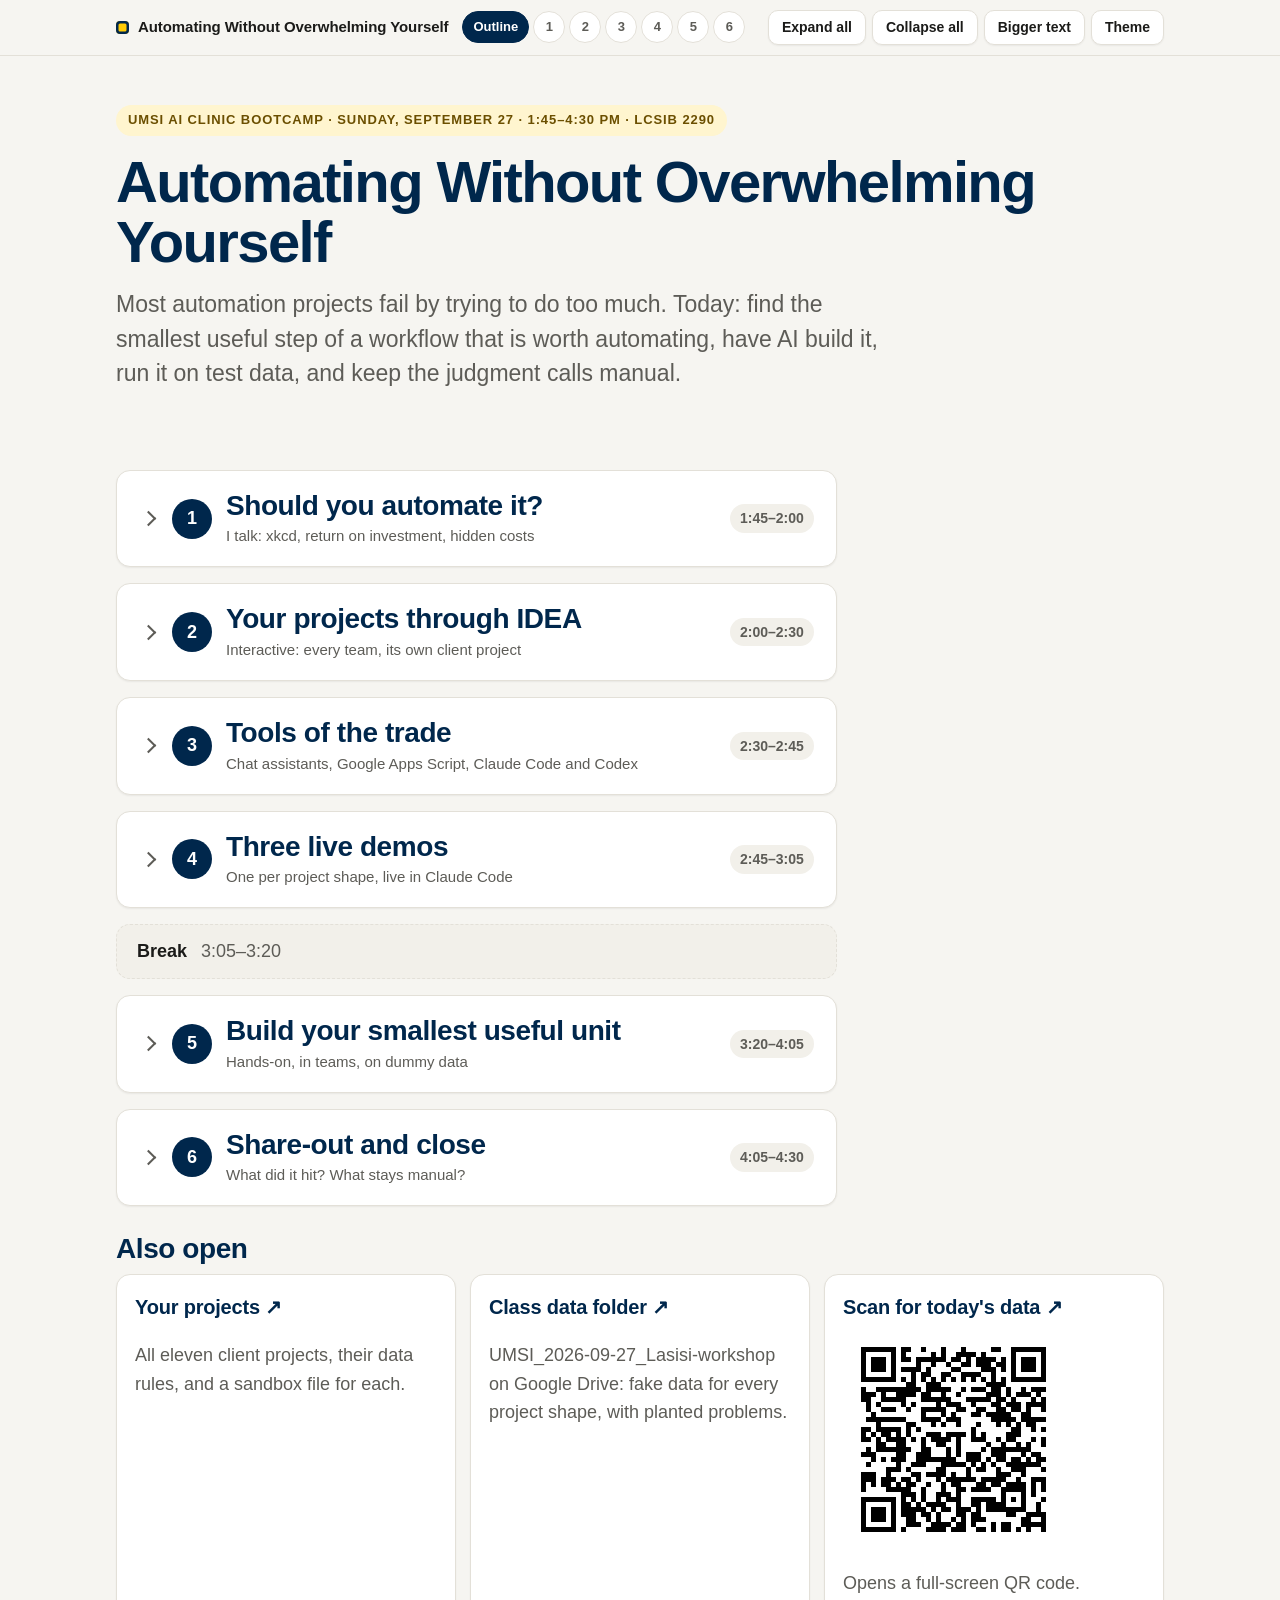
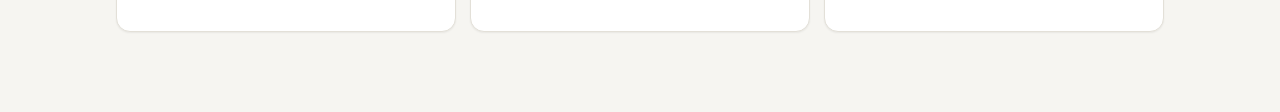
==== site/index.html @ f0f8e13a "Workshop site: Automating Without Overwhelming Yourself Co-Authored-By: Claude Opus 5.5 <noreply@ant" ====
<!doctype html>
<html lang="en">
<head>
<meta charset="utf-8">
<meta name="viewport" content="width=device-width, initial-scale=1">
<title>Workshop Outline</title>
<link rel="stylesheet" href="assets/shared.css">
<script src="assets/shared.js"></script>
<style>
.now-line{margin:14px 0 0;font-weight:700;color:var(--maize-ink);min-height:1.5em}
.agenda{list-style:none;margin:18px 0 0;padding:0}
.agenda>li{margin:0}
details.section>summary .num{flex:none;width:40px;height:40px;border-radius:50%;background:var(--accent);color:var(--accent-ink);display:grid;place-items:center;font-weight:700;font-size:18px}
details.section>summary .ttl{display:flex;flex-direction:column;gap:2px;min-width:0}
details.section>summary .ttl small{font-size:15px;color:var(--muted);font-weight:400}
details.section.is-now{border-color:var(--maize);box-shadow:0 0 0 3px var(--maize-bg)}
details.section.is-past{opacity:.6}
.section-body ul{margin:4px 0 14px;padding-left:22px}
.section-body li{margin:4px 0}
.open-row{display:flex;flex-wrap:wrap;gap:8px;align-items:center}
.break-row{display:flex;align-items:center;gap:14px;padding:12px 20px;margin:14px 0;border:1px dashed var(--line);border-radius:var(--radius);color:var(--muted);background:var(--surface-2)}
.break-row strong{color:var(--ink)}
.also{margin-top:26px}
.also .grid{margin-top:8px}
</style>
</head>
<body>
<header class="topbar"><div class="page">
  <a class="brand" href="index.html">Automating Without Overwhelming Yourself</a>
  <nav class="section-nav" aria-label="Workshop sections">
    <a href="index.html" aria-current="page">Outline</a><a href="01-should-you-automate.html" target="_blank" rel="noopener">1</a><a href="02-idea-your-projects.html" target="_blank" rel="noopener">2</a><a href="03-tools-of-the-trade.html" target="_blank" rel="noopener">3</a><a href="04-live-demos.html" target="_blank" rel="noopener">4</a><a href="05-hands-on.html" target="_blank" rel="noopener">5</a><a href="06-share-and-close.html" target="_blank" rel="noopener">6</a>
  </nav>
  <div class="tools">
    <button type="button" data-expand-all>Expand all</button>
    <button type="button" data-collapse-all>Collapse all</button>
    <button type="button" data-present-toggle aria-label="Bigger text for the projector">Bigger text</button>
    <button type="button" data-theme-toggle aria-label="Switch light or dark">Theme</button>
  </div>
</div></header>
<main class="page">
  <section class="hero">
    <div class="kicker">UMSI AI Clinic Bootcamp · Sunday, September 27 · 1:45–4:30 pm · LCSIB 2290</div>
    <h1>Automating Without Overwhelming Yourself</h1>
    <p class="lede">Most automation projects fail by trying to do too much. Today: find the smallest useful step of a workflow that is worth automating, have AI build it, run it on test data, and keep the judgment calls manual.</p>
    <p class="now-line" id="now" aria-live="polite"></p>
  </section>

  <ol class="agenda">
    <li><details class="section" data-start="1:45" data-end="2:00" data-title="Should you automate it?">
      <summary><span class="num">1</span><span class="ttl"><h2>Should you automate it?</h2><small>I talk: xkcd, return on investment, hidden costs</small></span><span class="meta">1:45–2:00</span></summary>
      <div class="section-body">
        <ul>
          <li>“Is It Worth the Time?” The original xkcd, and the math behind it</li>
          <li>Try it with a task of your own</li>
          <li>Return on investment, and the hidden costs: maintenance and over-engineering</li>
          <li>The value of manual processes</li>
          <li>Solving the wrong problem</li>
          <li>Today's thesis: the smallest useful unit</li>
        </ul>
        <div class="open-row"><a class="btn btn-primary btn-lg" href="01-should-you-automate.html" target="_blank" rel="noopener">Open section 1 ↗</a><span class="muted">opens in a new tab</span></div>
      </div>
    </details></li>

    <li><details class="section" data-start="2:00" data-end="2:30" data-title="Your projects through IDEA">
      <summary><span class="num">2</span><span class="ttl"><h2>Your projects through IDEA</h2><small>Interactive: every team, its own client project</small></span><span class="meta">2:00–2:30</span></summary>
      <div class="section-body">
        <ul>
          <li>Your eleven projects come in three shapes: intake → triage, pile → catalog, many sheets → one table</li>
          <li>The IDEA framework: Identify, Document, Experiment, Adjust</li>
          <li>Walk your project through IDEA, one step at a time</li>
          <li>Leave with your smallest useful unit named in one sentence</li>
        </ul>
        <div class="open-row"><a class="btn btn-primary btn-lg" href="02-idea-your-projects.html" target="_blank" rel="noopener">Open section 2 ↗</a><a class="btn" href="projects.html" target="_blank" rel="noopener">All eleven projects ↗</a></div>
      </div>
    </details></li>

    <li><details class="section" data-start="2:30" data-end="2:45" data-title="Tools of the trade">
      <summary><span class="num">3</span><span class="ttl"><h2>Tools of the trade</h2><small>Chat assistants, Google Apps Script, Claude Code and Codex</small></span><span class="meta">2:30–2:45</span></summary>
      <div class="section-body">
        <ul>
          <li>Match the tool to the task</li>
          <li>What your agent can touch: read, draft, send, delete</li>
          <li>It asks before it acts, and it follows house rules you write down</li>
          <li>What leaves your laptop, and why today is all dummy data</li>
          <li>Which tool fits your project?</li>
        </ul>
        <div class="open-row"><a class="btn btn-primary btn-lg" href="03-tools-of-the-trade.html" target="_blank" rel="noopener">Open section 3 ↗</a></div>
      </div>
    </details></li>

    <li><details class="section" data-start="2:45" data-end="3:05" data-title="Three live demos">
      <summary><span class="num">4</span><span class="ttl"><h2>Three live demos</h2><small>One per project shape, live in Claude Code</small></span><span class="meta">2:45–3:05</span></summary>
      <div class="section-body">
        <ul>
          <li>Intake → triage: every application gets a status</li>
          <li>Pile → catalog: versions, duplicates and personal information flagged</li>
          <li>Many sheets → one table: a join, not AI</li>
        </ul>
        <div class="open-row"><a class="btn btn-primary btn-lg" href="04-live-demos.html" target="_blank" rel="noopener">Open section 4 ↗</a></div>
      </div>
    </details></li>

    <li class="break-row" data-start="3:05" data-end="3:20"><strong>Break</strong><span>3:05–3:20</span></li>

    <li><details class="section" data-start="3:20" data-end="4:05" data-title="Build your smallest useful unit">
      <summary><span class="num">5</span><span class="ttl"><h2>Build your smallest useful unit</h2><small>Hands-on, in teams, on dummy data</small></span><span class="meta">3:20–4:05</span></summary>
      <div class="section-body">
        <ul>
          <li>Pick the sandbox file that looks like your client's work</li>
          <li>Build the form, fill it with dummies</li>
          <li>Have AI write the script. Read its explanation. Then run it.</li>
          <li>When it hits a planted problem: a rule, or manual review?</li>
        </ul>
        <div class="open-row"><a class="btn btn-primary btn-lg" href="05-hands-on.html" target="_blank" rel="noopener">Open section 5 ↗</a></div>
      </div>
    </details></li>

    <li><details class="section" data-start="4:05" data-end="4:30" data-title="Share-out and close">
      <summary><span class="num">6</span><span class="ttl"><h2>Share-out and close</h2><small>What did it hit? What stays manual?</small></span><span class="meta">4:05–4:30</span></summary>
      <div class="section-body">
        <ul>
          <li>Three or four teams: what did you automate, what did it hit, what stays manual?</li>
          <li>Keep it alive, and make it findable</li>
          <li>Before you automate the answer, check it's the right problem</li>
          <li>4:30: Charles Kemp, “Discovering the Problem Behind the Problem”</li>
        </ul>
        <div class="open-row"><a class="btn btn-primary btn-lg" href="06-share-and-close.html" target="_blank" rel="noopener">Open section 6 ↗</a></div>
      </div>
    </details></li>
  </ol>

  <section class="also">
    <h2>Also open</h2>
    <div class="grid">
      <a class="card" href="projects.html" target="_blank" rel="noopener"><h3>Your projects ↗</h3><p class="muted">All eleven client projects, their data rules, and a sandbox file for each.</p></a>
      <a class="card" href="https://drive.google.com/drive/folders/1YOv6oia4dKvwDzNuGzLgGpVrD6Jz7lCF?usp=sharing" target="_blank" rel="noopener"><h3>Class data folder ↗</h3><p class="muted">UMSI_2026-09-27_Lasisi-workshop on Google Drive: fake data for every project shape, with planted problems.</p></a>
    
      <a class="card" href="qr.html" target="_blank" rel="noopener"><h3>Scan for today's data ↗</h3><span class="qr-mini" style="display:inline-block;background:#fff;border-radius:12px;padding:8px;line-height:0" role="img" aria-label="QR code for the class data folder"><svg width="205" height="205" class="segno"><g transform="scale(5)"><path fill="#fff" d="M0 0h41v41h-41z"/><path class="qrline" stroke="#000" d="M2 2.5h7m1 0h2m2 0h1m3 0h1m3 0h1m5 0h2m2 0h7m-37 1h1m5 0h1m1 0h1m5 0h1m1 0h1m2 0h4m1 0h1m5 0h1m5 0h1m-37 1h1m1 0h3m1 0h1m1 0h2m1 0h6m1 0h2m1 0h1m1 0h4m1 0h1m1 0h1m1 0h3m1 0h1m-37 1h1m1 0h3m1 0h1m4 0h1m2 0h1m2 0h1m2 0h2m1 0h3m1 0h2m1 0h1m1 0h3m1 0h1m-37 1h1m1 0h3m1 0h1m1 0h4m1 0h1m4 0h2m4 0h3m1 0h1m1 0h1m1 0h3m1 0h1m-37 1h1m5 0h1m3 0h1m1 0h2m2 0h2m2 0h4m2 0h1m3 0h1m5 0h1m-37 1h7m1 0h1m1 0h1m1 0h1m1 0h1m1 0h1m1 0h1m1 0h1m1 0h1m1 0h1m1 0h1m1 0h1m1 0h7m-28 1h2m2 0h3m9 0h4m-29 1h1m2 0h9m1 0h5m2 0h1m1 0h3m1 0h2m1 0h1m2 0h1m1 0h3m-37 1h3m1 0h1m2 0h4m1 0h2m2 0h1m2 0h1m5 0h3m1 0h1m1 0h3m1 0h1m-36 1h2m2 0h5m3 0h6m3 0h5m1 0h2m1 0h1m3 0h1m1 0h1m-36 1h1m1 0h1m4 0h1m1 0h1m4 0h1m1 0h3m2 0h1m3 0h2m1 0h3m1 0h4m-36 1h1m2 0h3m2 0h1m2 0h5m2 0h2m2 0h2m2 0h2m1 0h2m1 0h1m2 0h1m-35 1h1m9 0h1m3 0h1m1 0h1m3 0h2m1 0h5m2 0h2m-33 1h8m3 0h4m1 0h3m6 0h5m1 0h5m-34 1h1m5 0h2m3 0h1m1 0h1m2 0h1m3 0h1m3 0h1m1 0h1m1 0h1m1 0h2m-35 1h2m1 0h5m1 0h1m1 0h1m10 0h1m7 0h2m2 0h1m1 0h1m-37 1h1m1 0h1m1 0h2m1 0h1m1 0h1m3 0h3m1 0h4m1 0h1m1 0h1m4 0h3m-32 1h2m1 0h1m1 0h4m1 0h1m1 0h1m1 0h4m1 0h1m2 0h3m2 0h1m1 0h2m3 0h1m1 0h1m-34 1h2m2 0h2m3 0h1m2 0h2m2 0h1m5 0h1m2 0h1m2 0h1m1 0h1m2 0h1m-36 1h1m1 0h7m2 0h2m3 0h1m1 0h1m4 0h1m1 0h8m-34 1h3m4 0h2m2 0h3m3 0h1m1 0h1m1 0h3m2 0h3m3 0h1m1 0h2m-34 1h1m1 0h1m1 0h3m2 0h8m2 0h3m1 0h1m1 0h2m1 0h2m1 0h1m1 0h2m-36 1h1m5 0h1m2 0h3m3 0h5m1 0h1m1 0h1m1 0h1m2 0h7m-31 1h3m1 0h1m5 0h2m4 0h1m1 0h2m2 0h1m2 0h3m3 0h1m-37 1h3m2 0h1m4 0h2m1 0h4m1 0h1m2 0h1m5 0h3m2 0h1m-33 1h3m1 0h3m1 0h2m1 0h1m3 0h1m1 0h6m1 0h5m2 0h1m2 0h3m-37 1h1m1 0h1m1 0h2m1 0h1m1 0h2m2 0h1m2 0h1m1 0h2m3 0h2m1 0h2m1 0h4m1 0h1m1 0h1m-37 1h1m4 0h5m2 0h1m3 0h1m2 0h2m1 0h4m2 0h5m1 0h1m1 0h1m-29 1h3m1 0h1m2 0h3m1 0h1m8 0h1m3 0h1m1 0h1m-35 1h7m1 0h1m1 0h1m1 0h1m2 0h1m1 0h3m2 0h5m1 0h1m1 0h1m1 0h1m3 0h1m-37 1h1m5 0h1m1 0h2m1 0h1m1 0h4m2 0h1m2 0h2m1 0h4m3 0h1m2 0h1m-36 1h1m1 0h3m1 0h1m1 0h5m1 0h1m1 0h2m1 0h3m1 0h1m1 0h8m2 0h1m-36 1h1m1 0h3m1 0h1m1 0h3m1 0h2m1 0h1m3 0h2m1 0h2m5 0h2m2 0h4m-37 1h1m1 0h3m1 0h1m2 0h2m2 0h1m1 0h1m2 0h1m1 0h1m1 0h3m7 0h2m2 0h1m-37 1h1m5 0h1m2 0h3m2 0h4m1 0h2m1 0h1m3 0h1m1 0h2m2 0h5m-37 1h7m1 0h1m4 0h4m1 0h3m2 0h2m1 0h1m1 0h2m1 0h1m1 0h1m2 0h1"/></g></svg></span><p class="muted">Opens a full-screen QR code.</p></a>
    </div>
  </section>
</main>
<script>
(function(){
  var items=[].slice.call(document.querySelectorAll('[data-start]')),nowEl=document.getElementById('now');
  function toMin(s){var p=s.split(':'),h=+p[0],m=+p[1];if(h<12)h+=12;return h*60+m;}
  function fmt(m){var h=Math.floor(m/60),r=m%60;return (h?h+' h ':'')+r+' min';}
  function tick(){
    var d=new Date(),t=d.getHours()*60+d.getMinutes();
    var day=d.getFullYear()===2026&&d.getMonth()===8&&d.getDate()===27;
    items.forEach(function(el){el.classList.remove('is-now','is-past');});
    if(!day){nowEl.textContent='';return;}
    var first=toMin(items[0].dataset.start),last=toMin(items[items.length-1].dataset.end);
    if(t<first){nowEl.textContent='We start in '+fmt(first-t)+'.';return;}
    if(t>=last){nowEl.textContent='Thanks, everyone. Next up: Charles Kemp.';items.forEach(function(el){el.classList.add('is-past');});return;}
    items.forEach(function(el){var s=toMin(el.dataset.start),e=toMin(el.dataset.end);
      if(t>=e)el.classList.add('is-past');
      else if(t>=s){el.classList.add('is-now');nowEl.textContent='Now: '+(el.dataset.title||'Break')+', until '+el.dataset.end+'.';}});
  }
  tick();setInterval(tick,30000);
})();
</script>
</body>
</html>
---- site/assets/shared.css ----
/* Automating Without Overwhelming Yourself: shared styles (v2). Pages reuse these tokens; never hard-code colors. */
:root{
  --bg:#f6f5f1;--surface:#ffffff;--surface-2:#f2f0ea;--ink:#1b1b19;--muted:#5d5c57;--line:#e3e0d8;
  --heading:#00274c;--accent:#00274c;--accent-ink:#ffffff;--link:#0b5cad;
  --maize:#ffcb05;--maize-ink:#6b4f00;--maize-bg:#fff5cf;
  --ok:#1f6f43;--ok-bg:#e6f4ec;--warn:#8a5a00;--warn-bg:#fdf3dc;--danger:#a4262c;--danger-bg:#fbeaea;
  --shape1:#2f6f5e;--shape2:#7a4b9c;--shape3:#b3541e;--focus:#2b6cb0;
  --shadow-sm:0 1px 2px rgba(25,25,20,.06);--shadow:0 1px 2px rgba(25,25,20,.05),0 10px 28px rgba(25,25,20,.07);
  --radius:14px;color-scheme:light;
}
@media (prefers-color-scheme:dark){:root:not([data-theme="light"]){
  --bg:#131312;--surface:#1c1c1a;--surface-2:#252523;--ink:#ecebe6;--muted:#a9a79f;--line:#33322e;
  --heading:#f3f1ea;--accent:#9cc3ff;--accent-ink:#0d1b2a;--link:#9cc3ff;
  --maize:#ffcb05;--maize-ink:#ffd84d;--maize-bg:#3a3214;
  --ok:#7fd6a4;--ok-bg:#1b3326;--warn:#ffd27a;--warn-bg:#3a2f14;--danger:#ff8a8f;--danger-bg:#3a1f20;
  --shape1:#6fc2a8;--shape2:#c39be0;--shape3:#f0a070;--focus:#9cc3ff;
  --shadow-sm:0 1px 2px rgba(0,0,0,.45);--shadow:0 1px 2px rgba(0,0,0,.4),0 10px 28px rgba(0,0,0,.35);color-scheme:dark;}}
:root[data-theme="dark"]{
  --bg:#131312;--surface:#1c1c1a;--surface-2:#252523;--ink:#ecebe6;--muted:#a9a79f;--line:#33322e;
  --heading:#f3f1ea;--accent:#9cc3ff;--accent-ink:#0d1b2a;--link:#9cc3ff;
  --maize:#ffcb05;--maize-ink:#ffd84d;--maize-bg:#3a3214;
  --ok:#7fd6a4;--ok-bg:#1b3326;--warn:#ffd27a;--warn-bg:#3a2f14;--danger:#ff8a8f;--danger-bg:#3a1f20;
  --shape1:#6fc2a8;--shape2:#c39be0;--shape3:#f0a070;--focus:#9cc3ff;
  --shadow-sm:0 1px 2px rgba(0,0,0,.45);--shadow:0 1px 2px rgba(0,0,0,.4),0 10px 28px rgba(0,0,0,.35);color-scheme:dark;}
*{box-sizing:border-box}
html{-webkit-text-size-adjust:100%;scroll-behavior:smooth}
body{margin:0;background:var(--bg);color:var(--ink);font:18px/1.6 -apple-system,BlinkMacSystemFont,"SF Pro Text","Segoe UI",Inter,Helvetica,Arial,sans-serif;-webkit-font-smoothing:antialiased}
:root.present body{font-size:21px}
:root.present .prompt pre{font-size:17px}
::selection{background:var(--maize-bg)}
a{color:var(--link);text-underline-offset:3px}
a:focus-visible,button:focus-visible,summary:focus-visible,input:focus-visible,select:focus-visible,textarea:focus-visible{outline:3px solid var(--focus);outline-offset:2px;border-radius:6px}
img{max-width:100%;height:auto}
.page{max-width:1080px;margin:0 auto;padding:0 16px 80px}
/* top bar */
.topbar{position:sticky;top:0;z-index:20;background:var(--bg);border-bottom:1px solid var(--line)}
@supports (background:color-mix(in srgb,red,blue)){.topbar{background:color-mix(in srgb,var(--bg) 86%,transparent);-webkit-backdrop-filter:saturate(1.3) blur(10px);backdrop-filter:saturate(1.3) blur(10px)}}
.topbar .page{display:flex;flex-wrap:wrap;align-items:center;gap:8px 14px;padding-top:10px;padding-bottom:10px}
.brand{display:inline-flex;align-items:center;gap:9px;font-weight:750;font-size:15px;color:var(--ink);text-decoration:none;letter-spacing:-.005em}
.brand::before{content:"";width:13px;height:13px;border-radius:4px;background:var(--maize);box-shadow:inset 0 0 0 2.5px var(--accent);flex:none}
.crumb{font-size:14px;color:var(--muted)}
.section-nav{display:flex;gap:4px;flex-wrap:wrap}
.section-nav a{min-width:32px;height:32px;padding:0 10px;border-radius:999px;display:inline-grid;place-items:center;font-size:13px;font-weight:650;text-decoration:none;color:var(--muted);border:1px solid var(--line);background:var(--surface)}
.section-nav a:hover{border-color:var(--accent);color:var(--ink)}
.section-nav a[aria-current="page"]{background:var(--accent);color:var(--accent-ink);border-color:var(--accent)}
.tools{margin-left:auto;display:flex;gap:6px;flex-wrap:wrap}
/* buttons */
button,.btn{font:inherit;font-size:14px;font-weight:600;line-height:1.2;cursor:pointer;border:1px solid var(--line);background:var(--surface);color:var(--ink);padding:8px 13px;border-radius:10px;text-decoration:none;display:inline-flex;align-items:center;gap:6px;box-shadow:var(--shadow-sm);transition:border-color .12s,transform .12s,box-shadow .12s}
button:hover,.btn:hover{border-color:var(--accent)}
button:active,.btn:active{transform:translateY(1px)}
button[disabled]{opacity:.5;cursor:not-allowed}
.btn-primary{background:var(--accent);color:var(--accent-ink);border-color:var(--accent)}
.btn-primary:hover{box-shadow:var(--shadow)}
.btn-lg{font-size:17px;padding:11px 18px;border-radius:12px}
/* hero */
.hero{padding:48px 0 20px}
.kicker{display:inline-flex;align-items:center;gap:8px;font-size:13px;font-weight:750;letter-spacing:.07em;text-transform:uppercase;color:var(--maize-ink);background:var(--maize-bg);padding:5px 12px;border-radius:999px}
h1{font-size:clamp(34px,5.2vw,58px);line-height:1.05;margin:16px 0 14px;letter-spacing:-.028em;color:var(--heading);font-weight:800}
.lede{font-size:clamp(19px,2.3vw,23px);line-height:1.5;color:var(--muted);margin:0;max-width:60ch}
h2{font-size:clamp(21px,2.6vw,28px);line-height:1.2;margin:0;letter-spacing:-.015em;color:var(--heading)}
h3{font-size:20px;margin:20px 0 6px;letter-spacing:-.01em;color:var(--heading)}
p,li{max-width:72ch}
li{margin:5px 0}
/* sections as toggles */
details.section{background:var(--surface);border:1px solid var(--line);border-radius:var(--radius);margin:16px 0;box-shadow:var(--shadow-sm);transition:box-shadow .15s,border-color .15s}
details.section:hover,details.section[open]{box-shadow:var(--shadow)}
details.section>summary{list-style:none;cursor:pointer;display:flex;align-items:center;gap:14px;padding:18px 22px;border-radius:var(--radius)}
details.section>summary::-webkit-details-marker{display:none}
details.section>summary::before{content:"";width:9px;height:9px;border-right:2.5px solid var(--muted);border-bottom:2.5px solid var(--muted);transform:rotate(-45deg);transition:transform .15s;flex:none;margin:0 4px}
details.section[open]>summary::before{transform:rotate(45deg)}
details.section[open]>summary{border-bottom:1px solid var(--line);border-radius:var(--radius) var(--radius) 0 0}
details.section>summary:hover{background:var(--surface-2)}
details.section>summary .meta{margin-left:auto;font-size:14px;font-weight:600;color:var(--muted);white-space:nowrap;background:var(--surface-2);padding:3px 10px;border-radius:999px}
.section-body{padding:20px 26px 26px 52px}
@media (max-width:640px){.section-body{padding:16px 16px 20px}details.section>summary{padding:14px 16px}}
details.notes{margin-top:22px;border-top:1px dashed var(--line);padding-top:10px;font-size:15px;color:var(--muted)}
details.notes>summary{cursor:pointer;font-weight:650}
details.reveal{border:1px dashed var(--line);border-radius:12px;padding:10px 16px;margin:14px 0;background:var(--surface-2)}
details.reveal>summary{cursor:pointer;font-weight:650}
details.reveal[open]{border-style:solid}
/* layout blocks */
.grid{display:grid;grid-template-columns:repeat(auto-fit,minmax(260px,1fr));gap:14px}
.card{background:var(--surface);border:1px solid var(--line);border-radius:var(--radius);padding:16px 18px;box-shadow:var(--shadow-sm)}
.card h3{margin-top:0}
a.card{display:block;color:inherit;text-decoration:none;transition:transform .12s,box-shadow .12s,border-color .12s}
a.card:hover{transform:translateY(-2px);box-shadow:var(--shadow);border-color:var(--accent)}
.surface-2{background:var(--surface-2)}
.callout{background:var(--maize-bg);border-left:5px solid var(--maize);border-radius:10px;padding:14px 18px;margin:14px 0}
.callout.ok{background:var(--ok-bg);border-left-color:var(--ok)}
.callout.warn{background:var(--warn-bg);border-left-color:var(--warn)}
.big-quote{font-family:ui-serif,"New York",Georgia,"Times New Roman",serif;font-size:clamp(24px,3.2vw,34px);font-weight:600;line-height:1.25;letter-spacing:-.01em;margin:14px 0;padding-left:18px;border-left:5px solid var(--maize);color:var(--heading)}
.pill{display:inline-block;font-size:13px;font-weight:650;padding:3px 11px;border-radius:999px;background:var(--surface-2);border:1px solid var(--line);color:var(--ink)}
.shape-1{--shape:var(--shape1)}.shape-2{--shape:var(--shape2)}.shape-3{--shape:var(--shape3)}
.shape-bar{border-left:5px solid var(--shape,var(--line))}
.shape-text{color:var(--shape,var(--ink))}
/* code and prompts */
code,pre,kbd{font-family:ui-monospace,"SF Mono",SFMono-Regular,Menlo,monospace}
code{font-size:.86em;background:var(--surface-2);padding:2px 6px;border-radius:6px}
kbd{font-size:.85em;background:var(--surface);border:1px solid var(--line);border-bottom-width:2px;border-radius:6px;padding:1px 6px}
.prompt{border:1px solid var(--line);border-radius:12px;overflow:hidden;margin:14px 0;background:var(--surface);box-shadow:var(--shadow-sm)}
.prompt-head{display:flex;justify-content:space-between;align-items:center;gap:8px;padding:9px 14px;background:var(--surface-2);font-size:14px;font-weight:650;border-bottom:1px solid var(--line)}
.prompt pre{margin:0;padding:14px 16px;white-space:pre-wrap;word-wrap:break-word;font-size:15px;line-height:1.55}
/* numbered steps */
ol.steps{counter-reset:step;list-style:none;padding:0;margin:12px 0}
ol.steps>li{counter-increment:step;position:relative;padding:4px 0 14px 50px;max-width:none}
ol.steps>li::before{content:counter(step);position:absolute;left:0;top:1px;width:34px;height:34px;border-radius:50%;background:var(--accent);color:var(--accent-ink);font-weight:750;display:grid;place-items:center;font-size:16px}
/* tables */
.table-wrap{overflow-x:auto;border:1px solid var(--line);border-radius:12px;background:var(--surface)}
table{border-collapse:collapse;width:100%;font-size:16px}
th,td{text-align:left;padding:10px 12px;border-bottom:1px solid var(--line);vertical-align:top}
tbody tr:last-child td{border-bottom:0}
tbody tr:nth-child(even){background:var(--surface-2)}
th{font-size:12.5px;text-transform:uppercase;letter-spacing:.05em;color:var(--muted);background:var(--surface)}
/* forms */
label{font-weight:650}
input[type=text],input[type=number],select,textarea{font:inherit;font-size:16px;color:var(--ink);background:var(--surface);border:1px solid var(--line);border-radius:10px;padding:9px 12px;width:100%}
input[type=text]:focus,input[type=number]:focus,select:focus,textarea:focus{border-color:var(--accent)}
textarea{min-height:120px;resize:vertical;line-height:1.5}
/* figures */
figure{margin:14px 0}
figcaption{font-size:14px;color:var(--muted);margin-top:8px}
/* footer pager */
.pager{display:grid;grid-template-columns:1fr auto 1fr;gap:12px;align-items:stretch;margin-top:36px;padding-top:18px;border-top:1px solid var(--line)}
.pager a{text-decoration:none;font-weight:650;padding:12px 16px;border:1px solid var(--line);border-radius:12px;background:var(--surface);color:var(--ink);box-shadow:var(--shadow-sm)}
.pager a:hover{border-color:var(--accent)}
.pager a:last-child{text-align:right}
@media (max-width:640px){.pager{grid-template-columns:1fr}.pager a:last-child{text-align:left}}
.muted{color:var(--muted)}
.visually-hidden{position:absolute!important;width:1px;height:1px;overflow:hidden;clip:rect(0 0 0 0);white-space:nowrap}
@media (prefers-reduced-motion:reduce){*{transition:none!important;scroll-behavior:auto!important}}
@media print{.topbar,.tools,.pager{display:none}details.section{break-inside:avoid;box-shadow:none}}
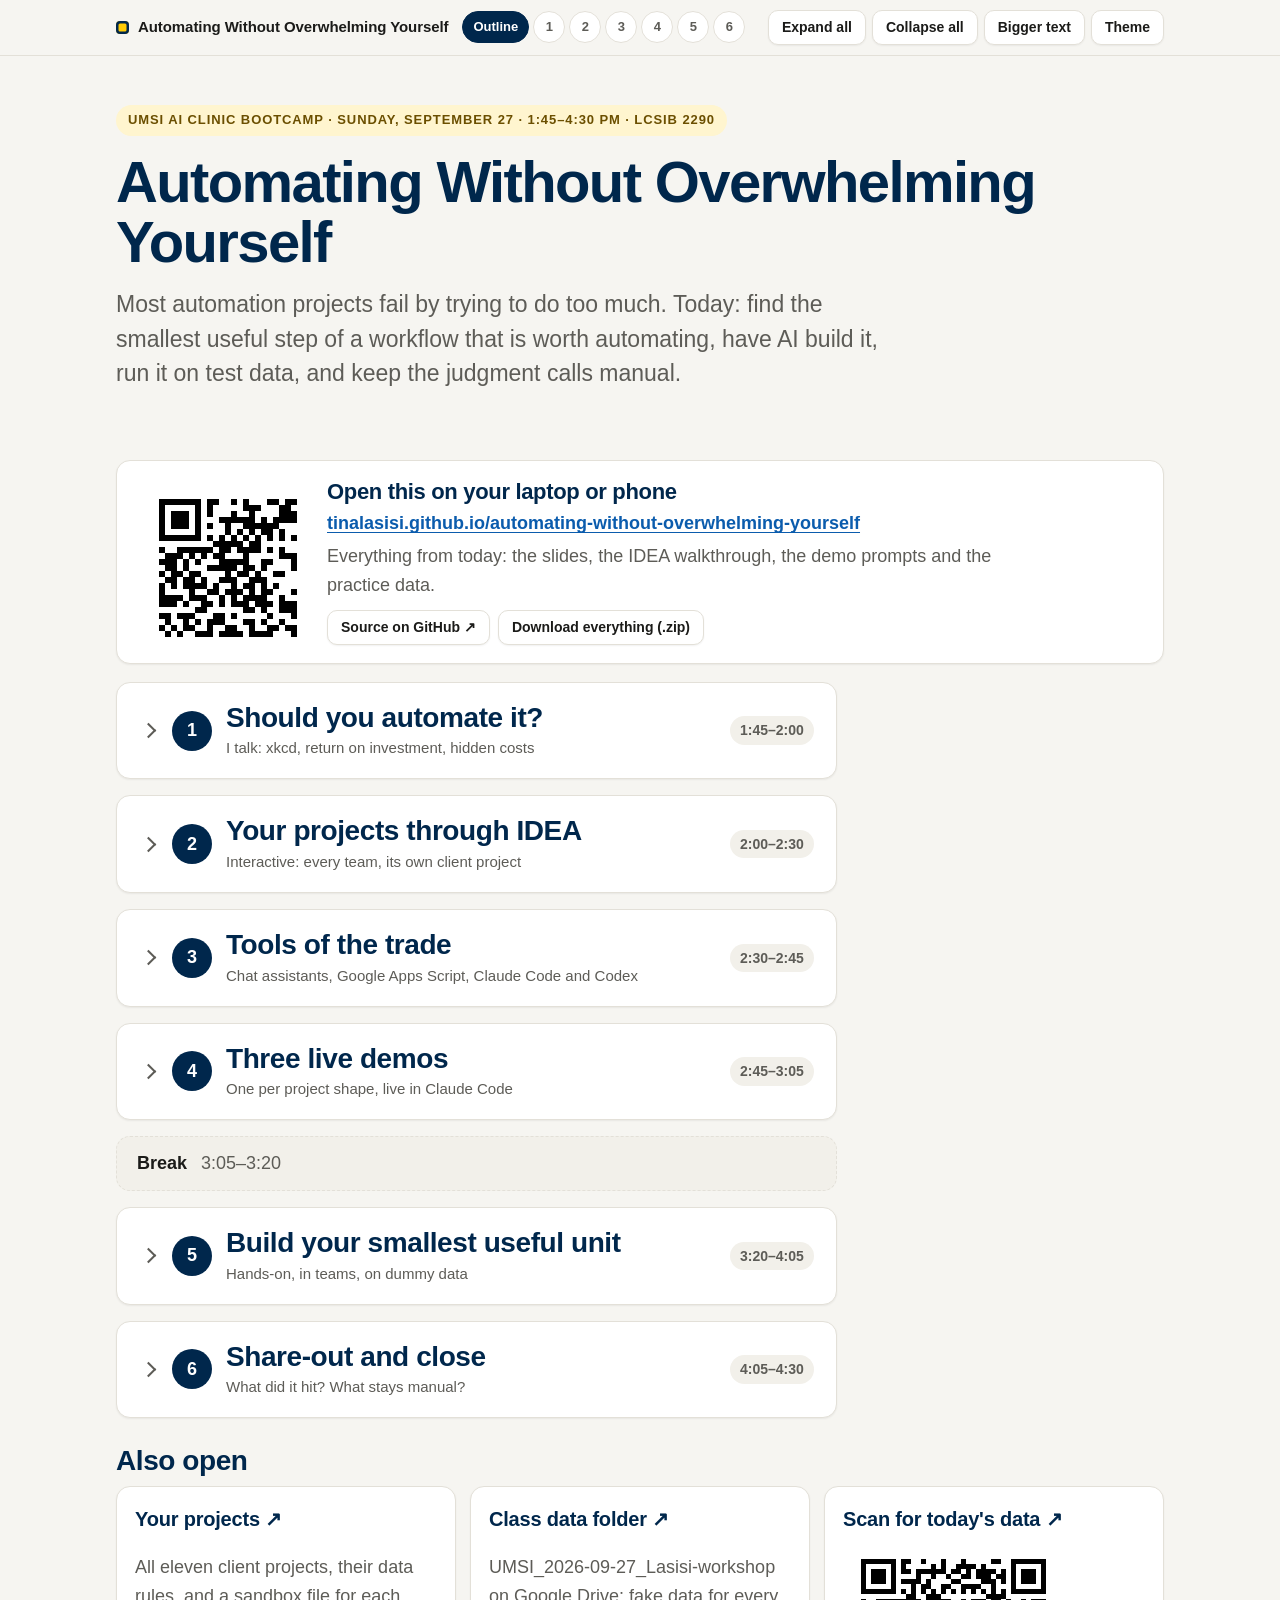
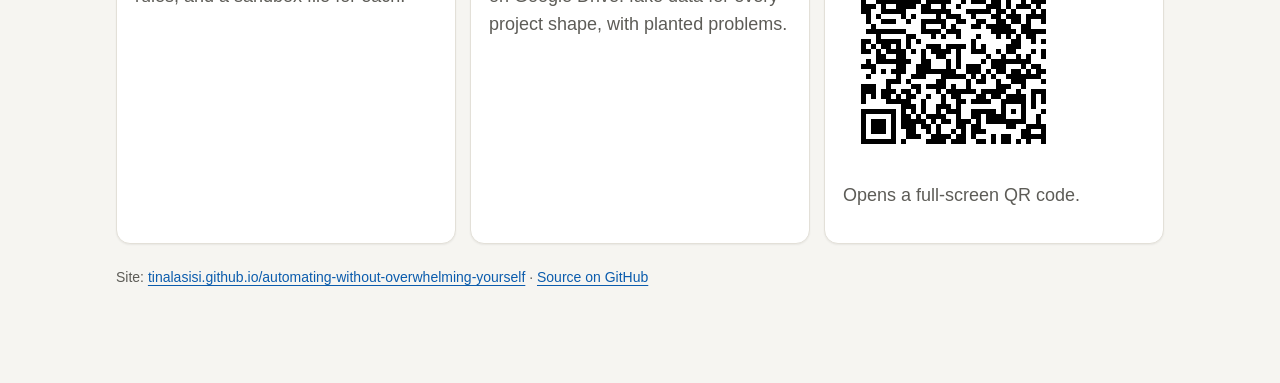
==== commit dc00f8d8: "Front-page QR to the site, GitHub source links, demo folder download Co-Authored-By: Claude Opus 5.5" ====
--- a/site/index.html
+++ b/site/index.html
@@ -22,6 +22,13 @@
 .break-row strong{color:var(--ink)}
 .also{margin-top:26px}
 .also .grid{margin-top:8px}
+.share-card{display:flex;gap:22px;align-items:center;flex-wrap:wrap;background:var(--surface);border:1px solid var(--line);border-radius:var(--radius);padding:18px 22px;margin:8px 0 6px;box-shadow:var(--shadow-sm)}
+.share-card .qr{background:#fff;border-radius:12px;padding:8px;line-height:0;flex:none}
+.share-card .qr svg{width:150px;height:150px}
+.share-card h2{font-size:22px;margin:0 0 4px}
+.share-card p{margin:4px 0}
+.share-card .url{font-weight:650;word-break:break-all}
+.share-card .links{display:flex;gap:8px;flex-wrap:wrap;margin-top:10px}
 </style>
 </head>
 <body>
@@ -43,6 +50,16 @@
     <h1>Automating Without Overwhelming Yourself</h1>
     <p class="lede">Most automation projects fail by trying to do too much. Today: find the smallest useful step of a workflow that is worth automating, have AI build it, run it on test data, and keep the judgment calls manual.</p>
     <p class="now-line" id="now" aria-live="polite"></p>
+  </section>
+
+  <section class="share-card" aria-label="Open this site">
+    <div class="qr" role="img" aria-label="QR code that opens this site"><svg width="246" height="246" class="segno"><g transform="scale(6)"><path fill="#fff" d="M0 0h41v41h-41z"/><path class="qrline" stroke="#000" d="M2 2.5h7m1 0h2m2 0h1m1 0h1m3 0h2m1 0h2m3 0h1m3 0h7m-37 1h1m5 0h1m1 0h1m5 0h3m3 0h2m3 0h2m1 0h1m1 0h1m5 0h1m-37 1h1m1 0h3m1 0h1m1 0h1m3 0h1m2 0h1m4 0h3m2 0h4m1 0h1m1 0h3m1 0h1m-37 1h1m1 0h3m1 0h1m3 0h6m1 0h1m1 0h4m1 0h2m1 0h2m1 0h1m1 0h3m1 0h1m-37 1h1m1 0h3m1 0h1m1 0h1m2 0h1m2 0h6m5 0h1m2 0h1m1 0h1m1 0h3m1 0h1m-37 1h1m5 0h1m4 0h1m1 0h1m1 0h1m1 0h2m1 0h1m2 0h1m1 0h2m3 0h1m5 0h1m-37 1h7m1 0h1m1 0h1m1 0h1m1 0h1m1 0h1m1 0h1m1 0h1m1 0h1m1 0h1m1 0h1m1 0h1m1 0h7m-28 1h5m1 0h2m8 0h3m-28 1h1m2 0h6m1 0h2m1 0h4m1 0h1m1 0h1m3 0h1m1 0h4m2 0h1m1 0h3m-36 1h3m1 0h1m1 0h1m1 0h2m3 0h1m5 0h4m2 0h2m1 0h1m1 0h3m1 0h1m-36 1h3m1 0h1m1 0h1m3 0h5m2 0h2m3 0h2m1 0h4m1 0h3m1 0h1m1 0h1m-36 1h2m1 0h1m3 0h5m1 0h2m1 0h1m4 0h1m1 0h1m1 0h1m2 0h3m1 0h4m-37 1h1m1 0h2m1 0h2m4 0h1m1 0h2m1 0h1m2 0h2m2 0h1m6 0h1m5 0h1m-36 1h2m1 0h2m1 0h1m2 0h3m2 0h3m5 0h1m1 0h4m3 0h2m-34 1h1m1 0h1m1 0h4m1 0h1m2 0h1m1 0h2m1 0h1m1 0h1m4 0h1m1 0h2m2 0h1m1 0h5m-37 1h1m4 0h1m2 0h2m1 0h3m1 0h1m1 0h2m3 0h1m1 0h1m3 0h1m2 0h1m1 0h2m1 0h1m-37 1h4m1 0h3m2 0h1m1 0h1m1 0h4m2 0h1m4 0h3m2 0h1m3 0h2m-36 1h3m1 0h1m2 0h2m1 0h1m1 0h3m1 0h3m1 0h3m2 0h1m1 0h1m3 0h1m1 0h2m-29 1h2m6 0h2m1 0h1m2 0h10m1 0h1m2 0h1m1 0h1m-37 1h2m1 0h3m3 0h2m1 0h1m5 0h1m3 0h4m2 0h3m1 0h2m2 0h1m-36 1h1m2 0h1m1 0h1m1 0h3m3 0h2m1 0h1m2 0h1m3 0h1m3 0h5m-33 1h1m1 0h1m1 0h2m2 0h1m2 0h2m2 0h1m2 0h2m1 0h3m1 0h3m4 0h1m1 0h1m-34 1h1m1 0h1m2 0h3m1 0h4m1 0h4m3 0h3m2 0h1m2 0h2m1 0h1m2 0h1m-34 1h2m6 0h2m1 0h1m2 0h1m2 0h1m2 0h1m2 0h1m4 0h6m-36 1h1m3 0h4m1 0h2m1 0h1m2 0h4m1 0h3m4 0h1m1 0h1m5 0h1m-37 1h3m1 0h2m1 0h1m5 0h2m1 0h2m1 0h3m1 0h1m3 0h2m3 0h2m-34 1h5m1 0h1m1 0h1m1 0h1m1 0h1m1 0h1m1 0h1m1 0h3m5 0h2m1 0h1m2 0h5m-37 1h1m1 0h2m1 0h1m3 0h1m1 0h5m4 0h1m5 0h1m4 0h1m2 0h1m-35 1h1m1 0h1m3 0h1m1 0h1m14 0h1m1 0h1m1 0h8m1 0h1m-29 1h1m1 0h2m1 0h1m1 0h2m1 0h3m1 0h1m2 0h1m2 0h1m3 0h1m1 0h1m-35 1h7m1 0h3m2 0h1m1 0h1m3 0h1m1 0h3m1 0h2m1 0h1m1 0h1m1 0h1m3 0h1m-37 1h1m5 0h1m1 0h1m3 0h9m3 0h2m1 0h2m3 0h1m2 0h2m-37 1h1m1 0h3m1 0h1m1 0h1m1 0h3m2 0h1m3 0h1m1 0h3m2 0h7m-33 1h1m1 0h3m1 0h1m1 0h2m1 0h1m1 0h2m1 0h3m2 0h3m2 0h5m2 0h1m2 0h1m-37 1h1m1 0h3m1 0h1m2 0h1m2 0h1m1 0h3m2 0h2m1 0h2m1 0h1m1 0h1m1 0h1m2 0h1m3 0h1m-37 1h1m5 0h1m2 0h1m1 0h2m1 0h1m1 0h5m5 0h1m2 0h1m2 0h5m-37 1h7m1 0h6m1 0h2m3 0h1m3 0h1m3 0h4m1 0h1m2 0h1"/></g></svg></div>
+    <div>
+      <h2>Open this on your laptop or phone</h2>
+      <p class="url"><a href="https://tinalasisi.github.io/automating-without-overwhelming-yourself/">tinalasisi.github.io/automating-without-overwhelming-yourself</a></p>
+      <p class="muted">Everything from today: the slides, the IDEA walkthrough, the demo prompts and the practice data.</p>
+      <div class="links"><a class="btn" href="https://github.com/tinalasisi/automating-without-overwhelming-yourself" target="_blank" rel="noopener">Source on GitHub ↗</a><a class="btn" href="https://github.com/tinalasisi/automating-without-overwhelming-yourself/archive/refs/heads/main.zip">Download everything (.zip)</a></div>
+    </div>
   </section>
 
   <ol class="agenda">
@@ -138,6 +155,7 @@
       <a class="card" href="qr.html" target="_blank" rel="noopener"><h3>Scan for today's data ↗</h3><span class="qr-mini" style="display:inline-block;background:#fff;border-radius:12px;padding:8px;line-height:0" role="img" aria-label="QR code for the class data folder"><svg width="205" height="205" class="segno"><g transform="scale(5)"><path fill="#fff" d="M0 0h41v41h-41z"/><path class="qrline" stroke="#000" d="M2 2.5h7m1 0h2m2 0h1m3 0h1m3 0h1m5 0h2m2 0h7m-37 1h1m5 0h1m1 0h1m5 0h1m1 0h1m2 0h4m1 0h1m5 0h1m5 0h1m-37 1h1m1 0h3m1 0h1m1 0h2m1 0h6m1 0h2m1 0h1m1 0h4m1 0h1m1 0h1m1 0h3m1 0h1m-37 1h1m1 0h3m1 0h1m4 0h1m2 0h1m2 0h1m2 0h2m1 0h3m1 0h2m1 0h1m1 0h3m1 0h1m-37 1h1m1 0h3m1 0h1m1 0h4m1 0h1m4 0h2m4 0h3m1 0h1m1 0h1m1 0h3m1 0h1m-37 1h1m5 0h1m3 0h1m1 0h2m2 0h2m2 0h4m2 0h1m3 0h1m5 0h1m-37 1h7m1 0h1m1 0h1m1 0h1m1 0h1m1 0h1m1 0h1m1 0h1m1 0h1m1 0h1m1 0h1m1 0h1m1 0h7m-28 1h2m2 0h3m9 0h4m-29 1h1m2 0h9m1 0h5m2 0h1m1 0h3m1 0h2m1 0h1m2 0h1m1 0h3m-37 1h3m1 0h1m2 0h4m1 0h2m2 0h1m2 0h1m5 0h3m1 0h1m1 0h3m1 0h1m-36 1h2m2 0h5m3 0h6m3 0h5m1 0h2m1 0h1m3 0h1m1 0h1m-36 1h1m1 0h1m4 0h1m1 0h1m4 0h1m1 0h3m2 0h1m3 0h2m1 0h3m1 0h4m-36 1h1m2 0h3m2 0h1m2 0h5m2 0h2m2 0h2m2 0h2m1 0h2m1 0h1m2 0h1m-35 1h1m9 0h1m3 0h1m1 0h1m3 0h2m1 0h5m2 0h2m-33 1h8m3 0h4m1 0h3m6 0h5m1 0h5m-34 1h1m5 0h2m3 0h1m1 0h1m2 0h1m3 0h1m3 0h1m1 0h1m1 0h1m1 0h2m-35 1h2m1 0h5m1 0h1m1 0h1m10 0h1m7 0h2m2 0h1m1 0h1m-37 1h1m1 0h1m1 0h2m1 0h1m1 0h1m3 0h3m1 0h4m1 0h1m1 0h1m4 0h3m-32 1h2m1 0h1m1 0h4m1 0h1m1 0h1m1 0h4m1 0h1m2 0h3m2 0h1m1 0h2m3 0h1m1 0h1m-34 1h2m2 0h2m3 0h1m2 0h2m2 0h1m5 0h1m2 0h1m2 0h1m1 0h1m2 0h1m-36 1h1m1 0h7m2 0h2m3 0h1m1 0h1m4 0h1m1 0h8m-34 1h3m4 0h2m2 0h3m3 0h1m1 0h1m1 0h3m2 0h3m3 0h1m1 0h2m-34 1h1m1 0h1m1 0h3m2 0h8m2 0h3m1 0h1m1 0h2m1 0h2m1 0h1m1 0h2m-36 1h1m5 0h1m2 0h3m3 0h5m1 0h1m1 0h1m1 0h1m2 0h7m-31 1h3m1 0h1m5 0h2m4 0h1m1 0h2m2 0h1m2 0h3m3 0h1m-37 1h3m2 0h1m4 0h2m1 0h4m1 0h1m2 0h1m5 0h3m2 0h1m-33 1h3m1 0h3m1 0h2m1 0h1m3 0h1m1 0h6m1 0h5m2 0h1m2 0h3m-37 1h1m1 0h1m1 0h2m1 0h1m1 0h2m2 0h1m2 0h1m1 0h2m3 0h2m1 0h2m1 0h4m1 0h1m1 0h1m-37 1h1m4 0h5m2 0h1m3 0h1m2 0h2m1 0h4m2 0h5m1 0h1m1 0h1m-29 1h3m1 0h1m2 0h3m1 0h1m8 0h1m3 0h1m1 0h1m-35 1h7m1 0h1m1 0h1m1 0h1m2 0h1m1 0h3m2 0h5m1 0h1m1 0h1m1 0h1m3 0h1m-37 1h1m5 0h1m1 0h2m1 0h1m1 0h4m2 0h1m2 0h2m1 0h4m3 0h1m2 0h1m-36 1h1m1 0h3m1 0h1m1 0h5m1 0h1m1 0h2m1 0h3m1 0h1m1 0h8m2 0h1m-36 1h1m1 0h3m1 0h1m1 0h3m1 0h2m1 0h1m3 0h2m1 0h2m5 0h2m2 0h4m-37 1h1m1 0h3m1 0h1m2 0h2m2 0h1m1 0h1m2 0h1m1 0h1m1 0h3m7 0h2m2 0h1m-37 1h1m5 0h1m2 0h3m2 0h4m1 0h2m1 0h1m3 0h1m1 0h2m2 0h5m-37 1h7m1 0h1m4 0h4m1 0h3m2 0h2m1 0h1m1 0h2m1 0h1m1 0h1m2 0h1"/></g></svg></span><p class="muted">Opens a full-screen QR code.</p></a>
     </div>
   </section>
+  <p class="source-link muted" style="margin-top:22px;font-size:14px">Site: <a href="https://tinalasisi.github.io/automating-without-overwhelming-yourself/">tinalasisi.github.io/automating-without-overwhelming-yourself</a> · <a href="https://github.com/tinalasisi/automating-without-overwhelming-yourself" target="_blank" rel="noopener">Source on GitHub</a></p>
 </main>
 <script>
 (function(){
